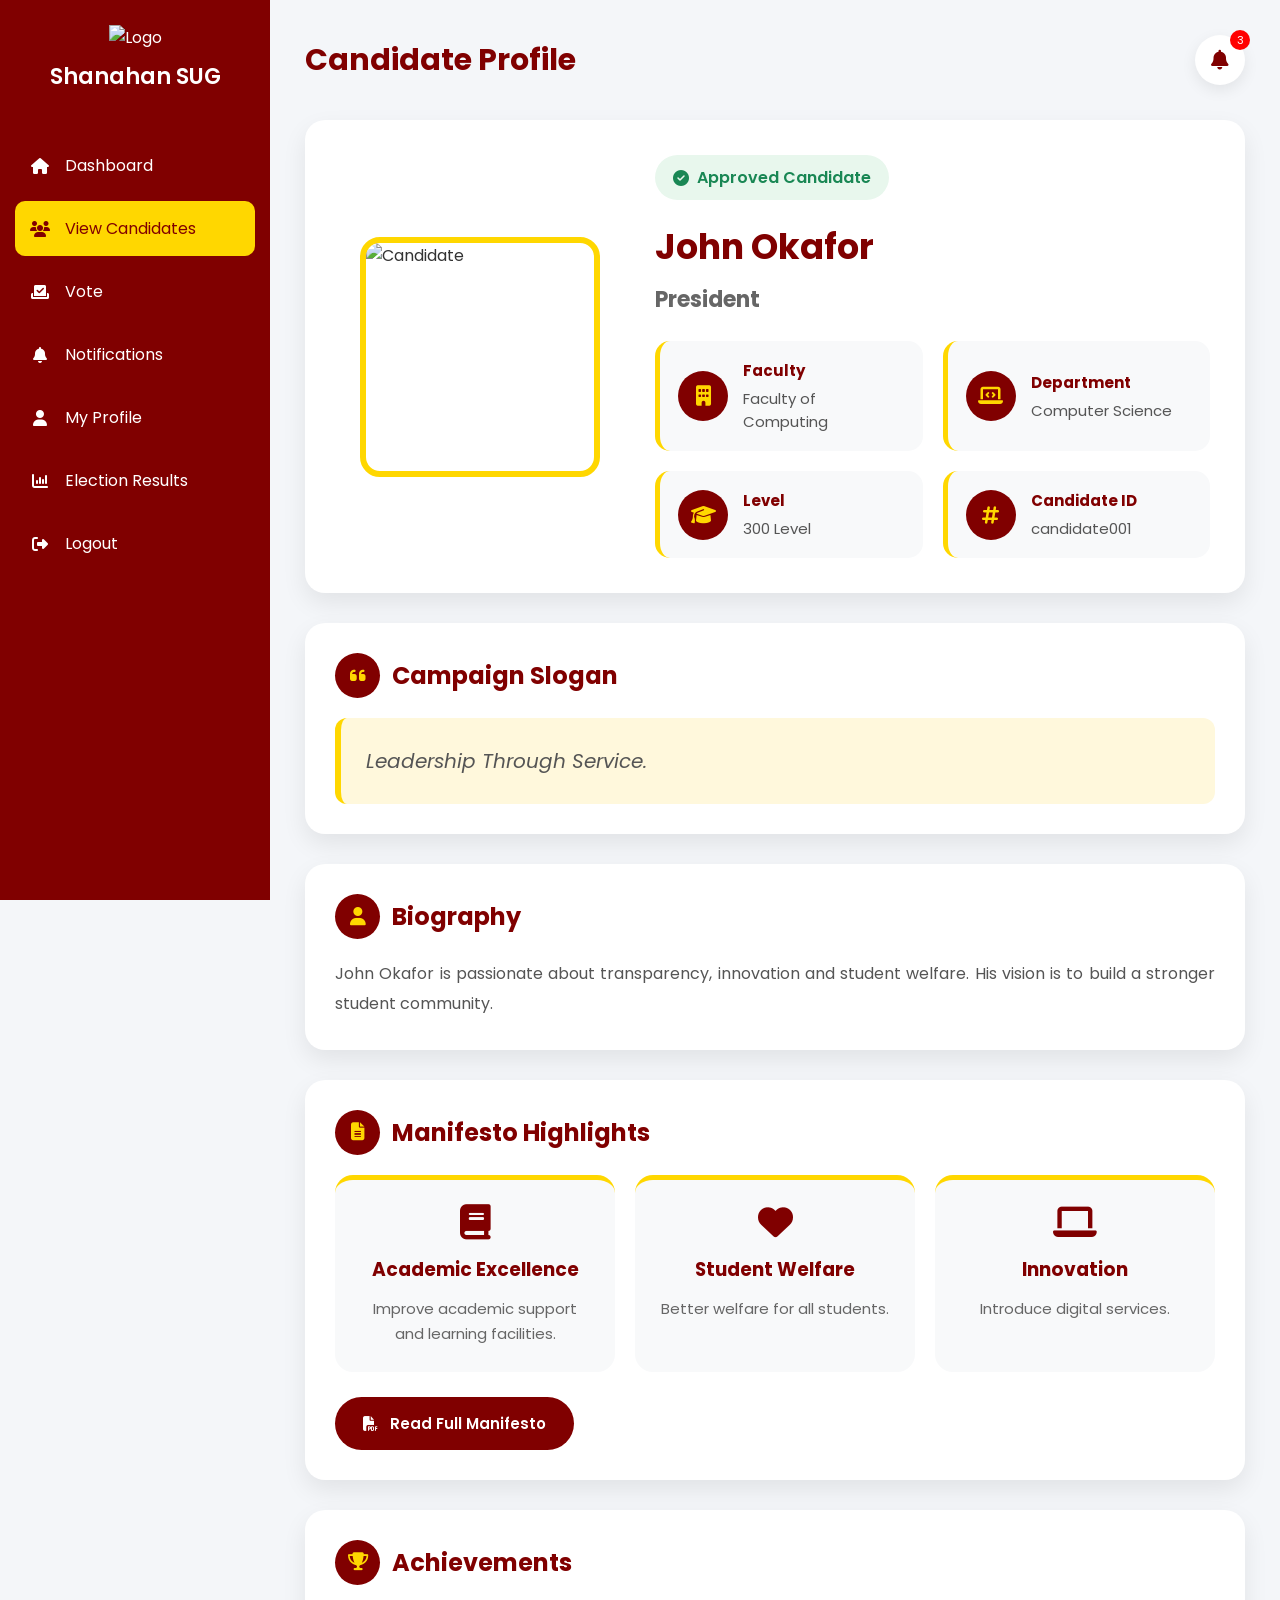
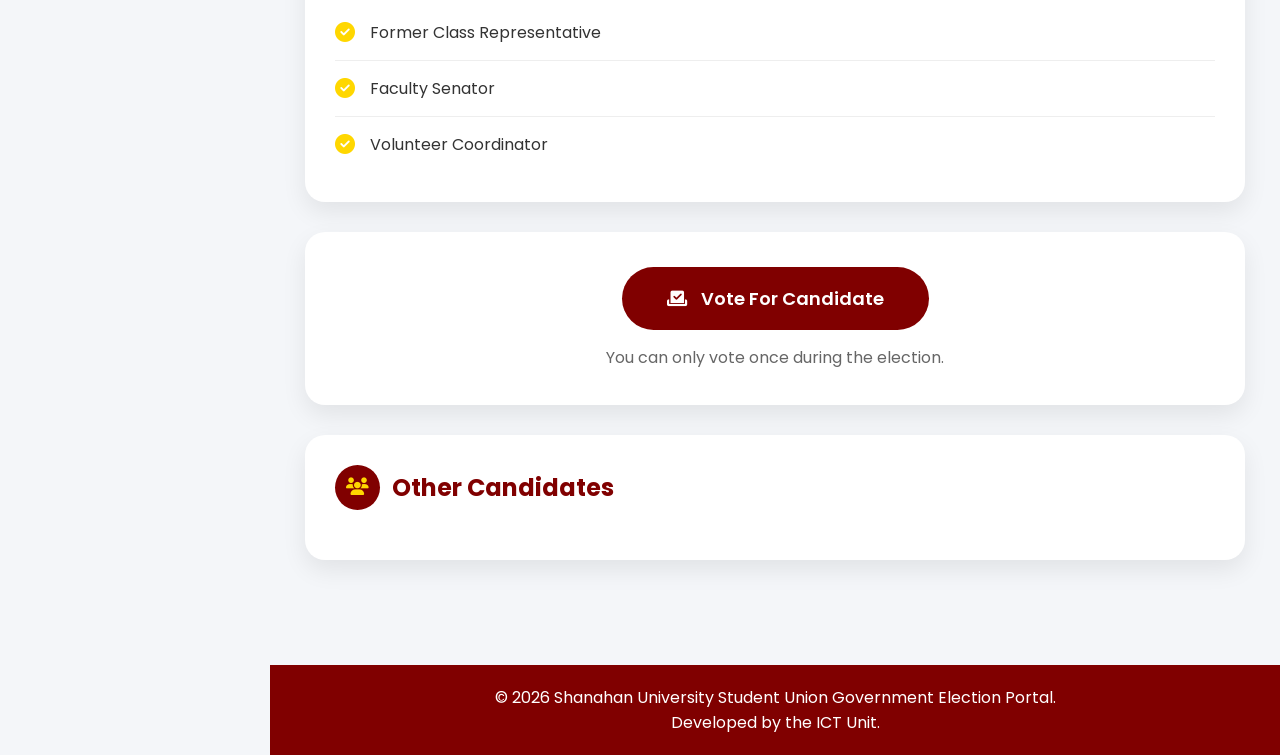
==== candidate-profile.html @ aaa3d1d7 "changes2" ====
<!DOCTYPE html>
<html lang="en">

<head>

    <meta charset="UTF-8">

    <meta name="viewport"
          content="width=device-width, initial-scale=1.0">

    <title>Candidate Profile | Shanahan University SUG Election Portal</title>

    <!-- CSS -->
    <link rel="stylesheet" href="candidate-profile.css">

    <!-- Font Awesome -->
    <link rel="stylesheet"
          href="https://cdnjs.cloudflare.com/ajax/libs/font-awesome/6.7.2/css/all.min.css">

    <!-- Google Font -->
    <link href="https://fonts.googleapis.com/css2?family=Poppins:wght@300;400;500;600;700&display=swap"
          rel="stylesheet">

</head>

<style>

/*====================================
        GLOBAL STYLES
====================================*/

*{
    margin:0;
    padding:0;
    box-sizing:border-box;
    font-family:'Poppins',sans-serif;
}

body{

    background:#f4f6f9;
    color:#333;

}

/*====================================
        SIDEBAR
====================================*/

.sidebar{

    position:fixed;

    top:0;
    left:0;

    width:270px;
    height:100vh;

    background:#800000;

    color:#fff;

    overflow-y:auto;

    transition:.3s;

    z-index:1000;

}

.sidebar-header{

    padding:25px;

    text-align:center;

    position:relative;

}

.logo{

    width:80px;

    margin-bottom:10px;

}

.sidebar-header h2{

    font-size:22px;

    font-weight:600;

}

.sidebar ul{

    list-style:none;

    margin-top:20px;

}

.sidebar ul li{

    margin:8px 15px;

}

.sidebar ul li a{

    text-decoration:none;

    color:#fff;

    display:flex;

    align-items:center;

    gap:15px;

    padding:15px;

    border-radius:10px;

    transition:.3s;

}

.sidebar ul li a:hover,
.sidebar ul li a.active{

    background:#FFD700;

    color:#800000;

}

.sidebar ul li a i{

    width:20px;

    text-align:center;

}

/*====================================
        MENU BUTTON
====================================*/

.menu-btn{

    position:fixed;

    top:20px;
    left:20px;

    width:45px;
    height:45px;

    border:none;

    background:#800000;

    color:#fff;

    border-radius:10px;

    cursor:pointer;

    font-size:20px;

    display:none;

    z-index:1100;

}

.close-menu{

    position:absolute;

    right:20px;
    top:20px;

    background:none;

    border:none;

    color:#fff;

    font-size:22px;

    cursor:pointer;

    display:none;

}

/*====================================
        MAIN CONTENT
====================================*/

.main-content{

    margin-left:270px;

    padding:35px;

}

/*====================================
        TOP BAR
====================================*/

.topbar{

    display:flex;

    justify-content:space-between;

    align-items:center;

    margin-bottom:35px;

}

.topbar h1{

    color:#800000;

    font-size:30px;

}

.notification{

    position:relative;

    width:50px;
    height:50px;

    border-radius:50%;

    background:#fff;

    display:flex;

    justify-content:center;

    align-items:center;

    text-decoration:none;

    color:#800000;

    font-size:20px;

    box-shadow:0 5px 15px rgba(0,0,0,.08);

}

.notification span{

    position:absolute;

    top:-5px;
    right:-5px;

    background:red;

    color:#fff;

    width:20px;
    height:20px;

    border-radius:50%;

    display:flex;

    justify-content:center;

    align-items:center;

    font-size:11px;

}

/*====================================
        HERO SECTION
====================================*/

.candidate-hero{

    background:#fff;

    border-radius:20px;

    padding:35px;

    display:grid;

    grid-template-columns:280px 1fr;

    gap:35px;

    box-shadow:0 10px 25px rgba(0,0,0,.08);

    margin-bottom:30px;

}

.candidate-image{

    display:flex;

    justify-content:center;

    align-items:center;

}

.candidate-image img{

    width:240px;
    height:240px;

    object-fit:cover;

    border-radius:20px;

    border:6px solid #FFD700;

}

.candidate-details{

    display:flex;

    flex-direction:column;

    justify-content:center;

}

.status{

    display:inline-flex;

    align-items:center;

    gap:8px;

    width:max-content;

    background:#e8f7ed;

    color:#198754;

    padding:10px 18px;

    border-radius:30px;

    margin-bottom:20px;

    font-weight:600;

}

.candidate-details h2{

    color:#800000;

    font-size:35px;

    margin-bottom:10px;

}

.candidate-details h3{

    color:#666;

    font-size:22px;

    margin-bottom:25px;

}

/*====================================
    CANDIDATE INFORMATION CARD
====================================*/

.candidate-info-card{

    display:grid;

    grid-template-columns:repeat(2,1fr);

    gap:20px;

}

.info-item{

    display:flex;

    align-items:center;

    gap:15px;

    background:#f8f9fa;

    padding:18px;

    border-radius:15px;

    transition:.3s;

    border-left:5px solid #FFD700;

}

.info-item:hover{

    background:#fff8dc;

    transform:translateY(-5px);

}

.info-item i{

    width:50px;
    height:50px;

    background:#800000;

    color:#FFD700;

    border-radius:50%;

    display:flex;

    justify-content:center;

    align-items:center;

    font-size:20px;

    flex-shrink:0;

}

.info-item h4{

    color:#800000;

    margin-bottom:5px;

    font-size:15px;

}

.info-item p{

    color:#555;

    font-size:15px;

}

/*====================================
        PROFILE CARDS
====================================*/

.profile-card{

    background:#fff;

    padding:30px;

    border-radius:20px;

    margin-bottom:30px;

    box-shadow:0 10px 25px rgba(0,0,0,.08);

}

/*====================================
        SECTION TITLE
====================================*/

.section-title{

    display:flex;

    align-items:center;

    gap:12px;

    margin-bottom:20px;

}

.section-title i{

    width:45px;
    height:45px;

    background:#800000;

    color:#FFD700;

    border-radius:50%;

    display:flex;

    justify-content:center;

    align-items:center;

    font-size:18px;

}

.section-title h2{

    color:#800000;

    font-size:24px;

}

/*====================================
        CAMPAIGN SLOGAN
====================================*/

blockquote{

    background:#fff8dc;

    border-left:6px solid #FFD700;

    padding:25px;

    border-radius:12px;

    font-size:20px;

    font-style:italic;

    color:#555;

    line-height:1.8;

}

/*====================================
        BIOGRAPHY
====================================*/

#candidateBiography{

    line-height:1.9;

    color:#555;

    font-size:16px;

    text-align:justify;

}

/*====================================
    MANIFESTO CONTAINER
====================================*/

.manifesto-grid{

    display:grid;

    grid-template-columns:repeat(auto-fit,minmax(230px,1fr));

    gap:20px;

    margin-bottom:25px;

}

.manifesto-card{

    background:#f8f9fa;

    padding:25px;

    border-radius:18px;

    text-align:center;

    transition:.3s;

    border-top:5px solid #FFD700;

}

.manifesto-card:hover{

    transform:translateY(-8px);

    box-shadow:0 12px 25px rgba(0,0,0,.12);

}

.manifesto-card i{

    font-size:35px;

    color:#800000;

    margin-bottom:15px;

}

.manifesto-card h3{

    color:#800000;

    margin-bottom:12px;

}

.manifesto-card p{

    color:#666;

    line-height:1.7;

    font-size:15px;

}

/*====================================
    READ MANIFESTO BUTTON
====================================*/

.manifesto-btn{

    background:#800000;

    color:#fff;

    border:none;

    padding:15px 28px;

    border-radius:40px;

    cursor:pointer;

    font-size:15px;

    font-weight:600;

    transition:.3s;

}

.manifesto-btn:hover{

    background:#FFD700;

    color:#800000;

}

.manifesto-btn i{

    margin-right:8px;

}

/*====================================
        ACHIEVEMENTS
====================================*/

.achievement-list{

    list-style:none;

}

.achievement-list li{

    display:flex;

    align-items:center;

    gap:15px;

    padding:15px 0;

    border-bottom:1px solid #eee;

    transition:.3s;

}

.achievement-list li:last-child{

    border-bottom:none;

}

.achievement-list li:hover{

    padding-left:12px;

}

.achievement-list i{

    color:#FFD700;

    font-size:20px;

}

/*====================================
        VOTE SECTION
====================================*/

.vote-section{

    background:#fff;

    padding:35px;

    border-radius:20px;

    text-align:center;

    margin-bottom:30px;

    box-shadow:0 10px 25px rgba(0,0,0,.08);

}

.vote-btn{

    background:#800000;

    color:#fff;

    border:none;

    padding:18px 45px;

    border-radius:50px;

    font-size:18px;

    font-weight:600;

    cursor:pointer;

    transition:.3s;

}

.vote-btn:hover{

    background:#FFD700;

    color:#800000;

    transform:translateY(-5px);

}

.vote-btn i{

    margin-right:10px;

}

.vote-section p{

    margin-top:15px;

    color:#666;

}

/*====================================
    OTHER CANDIDATES
====================================*/

.other-candidates{

    display:grid;

    grid-template-columns:repeat(auto-fit,minmax(180px,1fr));

    gap:20px;

}

.other-card{

    background:#f8f9fa;

    padding:20px;

    border-radius:18px;

    text-align:center;

    text-decoration:none;

    color:#333;

    transition:.3s;

    cursor:pointer;

}

.other-card:hover{

    transform:translateY(-8px);

    background:#fff8dc;

    box-shadow:0 10px 20px rgba(0,0,0,.10);

}

.other-card img{

    width:100px;

    height:100px;

    object-fit:cover;

    border-radius:50%;

    border:4px solid #FFD700;

    margin-bottom:15px;

}

.other-card h4{

    color:#800000;

    margin-bottom:5px;

}

.other-card p{

    color:#666;

    font-size:14px;

}

/*====================================
        FOOTER
====================================*/

footer{

    margin-left:270px;

    background:#800000;

    color:#fff;

    text-align:center;

    padding:20px;

    margin-top:40px;

}

/*====================================
    MOBILE RESPONSIVE
====================================*/

@media(max-width:992px){

    .sidebar{

        left:-270px;

    }

    .sidebar.active{

        left:0;

    }

    .menu-btn{

        display:block;

    }

    .close-menu{

        display:block;

    }

    .main-content{

        margin-left:0;

        padding:20px;

    }

    footer{

        margin-left:0;

    }

    .candidate-hero{

        grid-template-columns:1fr;

        text-align:center;

    }

    .candidate-image img{

        width:200px;

        height:200px;

    }

    .candidate-info-card{

        grid-template-columns:1fr;

    }

}

@media(max-width:768px){

    .topbar{

        flex-wrap:wrap;

        justify-content:center;

        gap:15px;

    }

    .topbar h1{

        font-size:24px;

        text-align:center;

    }

    .candidate-details h2{

        font-size:28px;

    }

    .candidate-details h3{

        font-size:20px;

    }

    blockquote{

        font-size:17px;

    }

    .manifesto-grid{

        grid-template-columns:1fr;

    }

    .other-candidates{

        grid-template-columns:1fr;

    }

    .vote-btn{

        width:100%;

    }

}

@media(max-width:480px){

    .candidate-image img{

        width:170px;

        height:170px;

    }

    .profile-card{

        padding:20px;

    }

    .vote-section{

        padding:25px;

    }

    .section-title h2{

        font-size:20px;

    }

    .candidate-details h2{

        font-size:24px;

    }

    .candidate-details h3{

        font-size:18px;

    }

}



</style>

<body>

<!--==========================
        MOBILE MENU
===========================-->

<button class="menu-btn">

    <i class="fas fa-bars"></i>

</button>

<!--==========================
        SIDEBAR
===========================-->

<aside class="sidebar">

    <div class="sidebar-header">

        <img src="images/logo.png"
             class="logo"
             alt="Logo">

        <h2>Shanahan SUG</h2>

        <button class="close-menu">

            <i class="fas fa-times"></i>

        </button>

    </div>

    <ul>

        <li>

            <a href="student-dashboard.html">

                <i class="fas fa-home"></i>

                Dashboard

            </a>

        </li>

        <li>

            <a href="view-candidates.html"
               class="active">

                <i class="fas fa-users"></i>

                View Candidates

            </a>

        </li>

        <li id="campaignMenu"
            style="display:none;">

            <a href="my-campaign.html">

                <i class="fas fa-bullhorn"></i>

                My Campaign

            </a>

        </li>

        <li>

            <a href="vote.html">

                <i class="fas fa-vote-yea"></i>

                Vote

            </a>

        </li>

        <li>

            <a href="notifications.html">

                <i class="fas fa-bell"></i>

                Notifications

            </a>

        </li>

        <li>

            <a href="student-profile.html">

                <i class="fas fa-user"></i>

                My Profile

            </a>

        </li>

        <li>

            <a href="results.html">

                <i class="fas fa-chart-column"></i>

                Election Results

            </a>

        </li>

        <li>

            <a href="login.html">

                <i class="fas fa-right-from-bracket"></i>

                Logout

            </a>

        </li>

    </ul>

</aside>

<!--==========================
        MAIN CONTENT
===========================-->

<main class="main-content">

    <!--==========================
            TOPBAR
    ===========================-->

    <header class="topbar">

        <h1>

            Candidate Profile

        </h1>

        <a href="notifications.html"
           class="notification">

            <i class="fas fa-bell"></i>

            <span id="notificationCount">

                3

            </span>

        </a>

    </header>

    <!--==========================
        HERO SECTION
    ===========================-->

    <section class="candidate-hero">

        <div class="candidate-image">

            <img id="candidateImage"

                 src="images/default-profile.png"

                 alt="Candidate">

        </div>

        <div class="candidate-details">

            <span class="status">

                <i class="fas fa-circle-check"></i>

                Approved Candidate

            </span>

            <h2 id="candidateName">

                Loading...

            </h2>

            <h3 id="candidatePosition">

                Loading Position...

            </h3>
               <!--==========================
                CANDIDATE INFORMATION
            ===========================-->

            <div class="candidate-info-card">

                <div class="info-item">

                    <i class="fas fa-building"></i>

                    <div>

                        <h4>Faculty</h4>

                        <p id="candidateFaculty">

                            Loading...

                        </p>

                    </div>

                </div>

                <div class="info-item">

                    <i class="fas fa-laptop-code"></i>

                    <div>

                        <h4>Department</h4>

                        <p id="candidateDepartment">

                            Loading...

                        </p>

                    </div>

                </div>

                <div class="info-item">

                    <i class="fas fa-graduation-cap"></i>

                    <div>

                        <h4>Level</h4>

                        <p id="candidateLevel">

                            Loading...

                        </p>

                    </div>

                </div>

                <div class="info-item">

                    <i class="fas fa-hashtag"></i>

                    <div>

                        <h4>Candidate ID</h4>

                        <p id="candidateID">

                            Loading...

                        </p>

                    </div>

                </div>

            </div>

        </div>

    </section>

    <!--==========================
        CAMPAIGN SLOGAN
    ===========================-->

    <section class="profile-card">

        <div class="section-title">

            <i class="fas fa-quote-left"></i>

            <h2>Campaign Slogan</h2>

        </div>

        <blockquote id="candidateSlogan">

            Loading slogan...

        </blockquote>

    </section>

    <!--==========================
            BIOGRAPHY
    ===========================-->

    <section class="profile-card">

        <div class="section-title">

            <i class="fas fa-user"></i>

            <h2>Biography</h2>

        </div>

        <p id="candidateBiography">

            Loading biography...

        </p>

    </section>
    
       <!--==========================
        MANIFESTO HIGHLIGHTS
    ===========================-->

    <section class="profile-card">

        <div class="section-title">

            <i class="fas fa-file-lines"></i>

            <h2>Manifesto Highlights</h2>

        </div>

        <div id="manifestoContainer"
             class="manifesto-grid">

            <!-- JavaScript will insert manifesto cards here -->

        </div>

        <button id="manifestoBtn"
                class="manifesto-btn">

            <i class="fas fa-file-pdf"></i>

            Read Full Manifesto

        </button>

    </section>

    <!--==========================
            ACHIEVEMENTS
    ===========================-->

    <section class="profile-card">

        <div class="section-title">

            <i class="fas fa-trophy"></i>

            <h2>Achievements</h2>

        </div>

        <ul id="achievementList"
            class="achievement-list">

            <!-- JavaScript inserts achievements -->

        </ul>

    </section>

    <!--==========================
            VOTE SECTION
    ===========================-->

    <section class="vote-section">

        <button id="voteBtn"
                class="vote-btn">

            <i class="fas fa-vote-yea"></i>

            Vote For Candidate

        </button>

        <p>

            You can only vote once during the election.

        </p>

    </section>

    <!--==========================
        OTHER CANDIDATES
    ===========================-->

    <section class="profile-card">

        <div class="section-title">

            <i class="fas fa-users"></i>

            <h2>Other Candidates</h2>

        </div>

        <div id="otherCandidates"
             class="other-candidates">

            <!-- JavaScript inserts other candidates -->

        </div>

    </section>

</main>

<!--==========================
        FOOTER
===========================-->

<footer>

    <p>

        © 2026 Shanahan University Student Union Government Election Portal.

    </p>

    <p>

        Developed by the ICT Unit.

    </p>

</footer>

<!-- JavaScript -->

<script>

/*========================================
        MOBILE MENU
========================================*/

const menuBtn = document.querySelector(".menu-btn");
const closeBtn = document.querySelector(".close-menu");
const sidebar = document.querySelector(".sidebar");

menuBtn.onclick = () => {

    sidebar.classList.add("active");

}

closeBtn.onclick = () => {

    sidebar.classList.remove("active");

}


/*========================================
      CANDIDATES DATABASE
========================================*/

const candidates = {

    candidate001:{

        id:"candidate001",

        name:"John Okafor",

        position:"President",

        faculty:"Faculty of Computing",

        department:"Computer Science",

        level:"300 Level",

        slogan:"Leadership Through Service.",

        biography:"John Okafor is passionate about transparency, innovation and student welfare. His vision is to build a stronger student community.",

        image:"images/candidate1.jpg",

        manifesto:[
            {
                title:"Academic Excellence",
                icon:"fa-book",
                text:"Improve academic support and learning facilities."
            },

            {
                title:"Student Welfare",
                icon:"fa-heart",
                text:"Better welfare for all students."
            },

            {
                title:"Innovation",
                icon:"fa-laptop",
                text:"Introduce digital services."
            }

        ],

        achievements:[

            "Former Class Representative",

            "Faculty Senator",

            "Volunteer Coordinator"

        ]

    },

    candidate002:{

        id:"candidate002",

        name:"Grace Eze",

        position:"President",

        faculty:"Faculty of Management Sciences",

        department:"Accounting",

        level:"300 Level",

        slogan:"Together We Can Do More.",

        biography:"Grace believes every student deserves proper representation and accountability in leadership.",

        image:"images/candidate2.jpg",

        manifesto:[

            {

                title:"Security",

                icon:"fa-shield",

                text:"Improve campus security."

            },

            {

                title:"Sports",

                icon:"fa-futbol",

                text:"Develop sporting activities."

            }

        ],

        achievements:[

            "Sports Director",

            "Faculty Representative"

        ]

    }

};


/*========================================
    GET SELECTED CANDIDATE
========================================*/

let selectedCandidate =

localStorage.getItem("selectedCandidate")

|| "candidate001";


let candidate =

candidates[selectedCandidate];

/*========================================
        LOAD CANDIDATE DETAILS
========================================*/

document.getElementById("candidateImage").src =
candidate.image;

document.getElementById("candidateName").textContent =
candidate.name;

document.getElementById("candidatePosition").textContent =
candidate.position;

document.getElementById("candidateFaculty").textContent =
candidate.faculty;

document.getElementById("candidateDepartment").textContent =
candidate.department;

document.getElementById("candidateLevel").textContent =
candidate.level;

document.getElementById("candidateID").textContent =
candidate.id;

document.getElementById("candidateSlogan").textContent =
candidate.slogan;

document.getElementById("candidateBiography").textContent =
candidate.biography;


/*========================================
        MANIFESTO
========================================*/

const manifestoContainer =
document.getElementById("manifestoContainer");

manifestoContainer.innerHTML = "";

candidate.manifesto.forEach(item=>{

    manifestoContainer.innerHTML += `

    <div class="manifesto-card">

        <i class="fas ${item.icon}"></i>

        <h3>${item.title}</h3>

        <p>${item.text}</p>

    </div>

    `;

});


/*========================================
        ACHIEVEMENTS
========================================*/

const achievementList =
document.getElementById("achievementList");

achievementList.innerHTML = "";

candidate.achievements.forEach(item=>{

    achievementList.innerHTML += `

    <li>

        <i class="fas fa-circle-check"></i>

        ${item}

    </li>

    `;

});
</script>

</body>

</html>
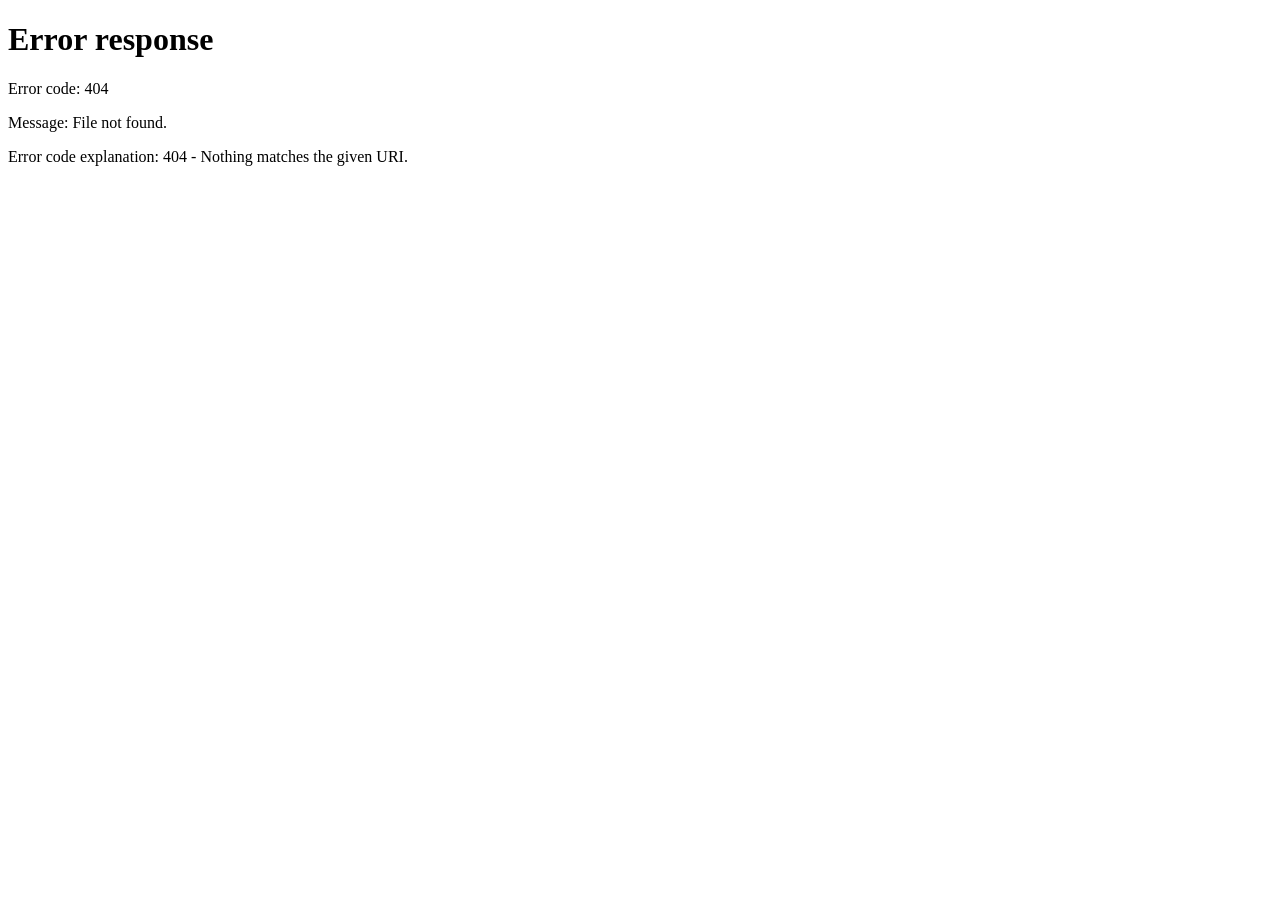
==== commit 99aa0d9f: "changes3" ====
--- a/candidate-profile.html
+++ b/candidate-profile.html
@@ -1,4 +1,5 @@
 <!DOCTYPE html>
+
 <html lang="en">
 
 <head>
@@ -10,51 +11,67 @@
 
     <title>Candidate Profile | Shanahan University SUG Election Portal</title>
 
-    <!-- CSS -->
-    <link rel="stylesheet" href="candidate-profile.css">
+    <!-- Google Font -->
+
+    <link href="https://fonts.googleapis.com/css2?family=Poppins:wght@300;400;500;600;700&display=swap"
+          rel="stylesheet">
 
     <!-- Font Awesome -->
+
     <link rel="stylesheet"
           href="https://cdnjs.cloudflare.com/ajax/libs/font-awesome/6.7.2/css/all.min.css">
 
-    <!-- Google Font -->
-    <link href="https://fonts.googleapis.com/css2?family=Poppins:wght@300;400;500;600;700&display=swap"
-          rel="stylesheet">
+    <!-- CSS -->
+
+    <link rel="stylesheet"
+          href="candidate-profile.css">
 
 </head>
-
 <style>
-
-/*====================================
+/*=====================================
         GLOBAL STYLES
-====================================*/
+======================================*/
 
 *{
+
     margin:0;
+
     padding:0;
+
     box-sizing:border-box;
+
     font-family:'Poppins',sans-serif;
+
 }
 
 body{
 
-    background:#f4f6f9;
+    background:#f5f6fa;
+
     color:#333;
 
-}
-
-/*====================================
+    overflow-x:hidden;
+
+    opacity:0;
+
+    transition:.4s;
+
+}
+
+/*=====================================
         SIDEBAR
-====================================*/
+======================================*/
 
 .sidebar{
 
     position:fixed;
 
     top:0;
+
     left:0;
 
     width:270px;
+
     height:100vh;
 
     background:#800000;
@@ -63,74 +80,615 @@
 
     overflow-y:auto;
 
+    z-index:1000;
+
+}
+
+.sidebar-header{
+
+    text-align:center;
+
+    padding:25px;
+
+    position:relative;
+
+}
+
+.logo{
+
+    width:80px;
+
+    margin-bottom:12px;
+
+}
+
+.sidebar-header h2{
+
+    font-size:22px;
+
+    font-weight:600;
+
+}
+
+.sidebar ul{
+
+    list-style:none;
+
+    margin-top:20px;
+
+}
+
+.sidebar ul li{
+
+    margin:10px 15px;
+
+}
+
+.sidebar ul li a{
+
+    display:flex;
+
+    align-items:center;
+
+    gap:14px;
+
+    text-decoration:none;
+
+    color:#fff;
+
+    padding:14px;
+
+    border-radius:10px;
+
     transition:.3s;
 
-    z-index:1000;
-
-}
-
-.sidebar-header{
+}
+
+.sidebar ul li a:hover,
+
+.sidebar ul li a.active{
+
+    background:#FFD700;
+
+    color:#800000;
+
+}
+
+.sidebar ul li a i{
+
+    width:20px;
+
+    text-align:center;
+
+}
+
+/*=====================================
+        MOBILE MENU
+======================================*/
+
+.menu-btn{
+
+    display:none;
+
+    position:fixed;
+
+    top:20px;
+
+    left:20px;
+
+    width:45px;
+
+    height:45px;
+
+    border:none;
+
+    border-radius:10px;
+
+    background:#800000;
+
+    color:#fff;
+
+    cursor:pointer;
+
+    z-index:1200;
+
+    font-size:20px;
+
+}
+
+.close-menu{
+
+    display:none;
+
+    position:absolute;
+
+    top:20px;
+
+    right:20px;
+
+    background:none;
+
+    border:none;
+
+    color:#fff;
+
+    cursor:pointer;
+
+    font-size:22px;
+
+}
+
+/*=====================================
+        MAIN CONTENT
+======================================*/
+
+.main-content{
+
+    margin-left:270px;
+
+    padding:35px;
+
+}
+
+/*=====================================
+            TOP BAR
+======================================*/
+
+.topbar{
+
+    display:flex;
+
+    justify-content:space-between;
+
+    align-items:center;
+
+    margin-bottom:35px;
+
+}
+
+.topbar h1{
+
+    color:#800000;
+
+    font-size:30px;
+
+}
+
+.back-btn{
+
+    text-decoration:none;
+
+    background:#800000;
+
+    color:#fff;
+
+    padding:12px 22px;
+
+    border-radius:10px;
+
+    display:flex;
+
+    align-items:center;
+
+    gap:10px;
+
+    transition:.3s;
+
+}
+
+.back-btn:hover{
+
+    background:#FFD700;
+
+    color:#800000;
+
+}
+
+/*=====================================
+        PROFILE HEADER
+======================================*/
+
+.profile-header{
+
+    display:flex;
+
+    gap:35px;
+
+    align-items:center;
+
+    background:#fff;
+
+    padding:30px;
+
+    border-radius:18px;
+
+    box-shadow:0 8px 20px rgba(0,0,0,.08);
+
+    margin-bottom:30px;
+
+}
+
+.profile-header img{
+
+    width:230px;
+
+    height:230px;
+
+    object-fit:cover;
+
+    border-radius:18px;
+
+    border:5px solid #FFD700;
+
+}
+
+.profile-info{
+
+    flex:1;
+
+}
+
+.profile-info h2{
+
+    font-size:34px;
+
+    color:#800000;
+
+    margin-bottom:10px;
+
+}
+
+.profile-info h3{
+
+    color:#666;
+
+    font-size:22px;
+
+    margin-bottom:20px;
+
+    font-weight:500;
+
+}
+
+.profile-details{
+
+    display:grid;
+
+    grid-template-columns:repeat(auto-fit,minmax(220px,1fr));
+
+    gap:15px;
+
+    margin-bottom:20px;
+
+}
+
+.profile-details p{
+
+    display:flex;
+
+    align-items:center;
+
+    gap:12px;
+
+    font-size:15px;
+
+    color:#555;
+
+}
+
+.profile-details i{
+
+    color:#800000;
+
+    width:18px;
+
+}
+
+#candidateSlogan{
+
+    margin-top:20px;
+
+    padding:18px;
+
+    background:#FFF8DC;
+
+    border-left:5px solid #FFD700;
+
+    border-radius:10px;
+
+    font-style:italic;
+
+    color:#666;
+
+    line-height:1.7;
+
+}
+
+/*=====================================
+        PROFILE SECTIONS
+======================================*/
+
+.profile-section{
+
+    background:#fff;
+
+    border-radius:18px;
 
     padding:25px;
 
+    margin-bottom:25px;
+
+    box-shadow:0 8px 20px rgba(0,0,0,.08);
+
+}
+
+.section-title{
+
+    display:flex;
+
+    align-items:center;
+
+    gap:12px;
+
+    color:#800000;
+
+    margin-bottom:20px;
+
+}
+
+.section-title i{
+
+    font-size:22px;
+
+}
+
+.section-title h2{
+
+    font-size:24px;
+
+}
+
+.section-content{
+
+    color:#555;
+
+    line-height:1.9;
+
+}
+
+.section-content ul{
+
+    padding-left:20px;
+
+}
+
+.section-content li{
+
+    margin-bottom:12px;
+
+}
+
+/*=====================================
+      MANIFESTO BUTTON
+======================================*/
+
+.manifesto-btn{
+
+    display:inline-flex;
+
+    align-items:center;
+
+    gap:10px;
+
+    margin-top:20px;
+
+    padding:14px 24px;
+
+    background:#800000;
+
+    color:#fff;
+
+    text-decoration:none;
+
+    border-radius:10px;
+
+    transition:.3s;
+
+}
+
+.manifesto-btn:hover{
+
+    background:#FFD700;
+
+    color:#800000;
+
+}
+
+/*=====================================
+        SOCIAL LINKS
+======================================*/
+
+.social-links{
+
+    display:flex;
+
+    gap:18px;
+
+    flex-wrap:wrap;
+
+}
+
+.social-links a{
+
+    width:55px;
+
+    height:55px;
+
+    display:flex;
+
+    justify-content:center;
+
+    align-items:center;
+
+    border-radius:50%;
+
+    text-decoration:none;
+
+    background:#800000;
+
+    color:#fff;
+
+    font-size:22px;
+
+    transition:.3s;
+
+}
+
+.social-links a:hover{
+
+    background:#FFD700;
+
+    color:#800000;
+
+}
+
+/*=====================================
+        ACTION BUTTONS
+======================================*/
+
+.action-buttons{
+
+    display:flex;
+
+    justify-content:center;
+
+    margin:35px 0;
+
+}
+
+.vote-btn{
+
+    border:none;
+
+    background:#800000;
+
+    color:#fff;
+
+    padding:16px 45px;
+
+    border-radius:12px;
+
+    font-size:18px;
+
+    font-weight:600;
+
+    cursor:pointer;
+
+    transition:.3s;
+
+}
+
+.vote-btn:hover{
+
+    background:#FFD700;
+
+    color:#800000;
+
+}
+
+/*=====================================
+        OTHER CANDIDATES
+======================================*/
+
+.other-candidates{
+
+    display:grid;
+
+    grid-template-columns:repeat(auto-fit,minmax(250px,1fr));
+
+    gap:25px;
+
+}
+
+.other-card{
+
+    background:#fff;
+
+    border-radius:15px;
+
+    overflow:hidden;
+
+    box-shadow:0 8px 20px rgba(0,0,0,.08);
+
+    transition:.3s;
+
+}
+
+.other-card:hover{
+
+    transform:translateY(-8px);
+
+}
+
+.other-card img{
+
+    width:100%;
+
+    height:220px;
+
+    object-fit:cover;
+
+}
+
+.other-card-content{
+
+    padding:18px;
+
     text-align:center;
 
-    position:relative;
-
-}
-
-.logo{
-
-    width:80px;
-
-    margin-bottom:10px;
-
-}
-
-.sidebar-header h2{
-
-    font-size:22px;
-
-    font-weight:600;
-
-}
-
-.sidebar ul{
-
-    list-style:none;
-
-    margin-top:20px;
-
-}
-
-.sidebar ul li{
-
-    margin:8px 15px;
-
-}
-
-.sidebar ul li a{
-
-    text-decoration:none;
+}
+
+.other-card-content h3{
+
+    color:#800000;
+
+    margin-bottom:8px;
+
+    font-size:20px;
+
+}
+
+.other-card-content p{
+
+    color:#666;
+
+    margin-bottom:18px;
+
+}
+
+.other-card-content button{
+
+    width:100%;
+
+    padding:12px;
+
+    border:none;
+
+    border-radius:10px;
+
+    background:#800000;
 
     color:#fff;
 
-    display:flex;
-
-    align-items:center;
-
-    gap:15px;
-
-    padding:15px;
-
-    border-radius:10px;
+    cursor:pointer;
+
+    font-size:15px;
 
     transition:.3s;
 
 }
 
-.sidebar ul li a:hover,
-.sidebar ul li a.active{
+.other-card-content button:hover{
 
     background:#FFD700;
 
@@ -138,762 +696,37 @@
 
 }
 
-.sidebar ul li a i{
-
-    width:20px;
+/*=====================================
+            FOOTER
+======================================*/
+
+footer{
+
+    margin-left:270px;
+
+    background:#800000;
+
+    color:#fff;
 
     text-align:center;
 
-}
-
-/*====================================
-        MENU BUTTON
-====================================*/
-
-.menu-btn{
-
-    position:fixed;
-
-    top:20px;
-    left:20px;
-
-    width:45px;
-    height:45px;
-
-    border:none;
-
-    background:#800000;
-
-    color:#fff;
-
-    border-radius:10px;
-
-    cursor:pointer;
-
-    font-size:20px;
-
-    display:none;
-
-    z-index:1100;
-
-}
-
-.close-menu{
-
-    position:absolute;
-
-    right:20px;
-    top:20px;
-
-    background:none;
-
-    border:none;
-
-    color:#fff;
-
-    font-size:22px;
-
-    cursor:pointer;
-
-    display:none;
-
-}
-
-/*====================================
-        MAIN CONTENT
-====================================*/
-
-.main-content{
-
-    margin-left:270px;
-
-    padding:35px;
-
-}
-
-/*====================================
-        TOP BAR
-====================================*/
-
-.topbar{
-
-    display:flex;
-
-    justify-content:space-between;
-
-    align-items:center;
-
-    margin-bottom:35px;
-
-}
-
-.topbar h1{
-
-    color:#800000;
-
-    font-size:30px;
-
-}
-
-.notification{
-
-    position:relative;
-
-    width:50px;
-    height:50px;
-
-    border-radius:50%;
-
-    background:#fff;
-
-    display:flex;
-
-    justify-content:center;
-
-    align-items:center;
-
-    text-decoration:none;
-
-    color:#800000;
-
-    font-size:20px;
-
-    box-shadow:0 5px 15px rgba(0,0,0,.08);
-
-}
-
-.notification span{
-
-    position:absolute;
-
-    top:-5px;
-    right:-5px;
-
-    background:red;
-
-    color:#fff;
-
-    width:20px;
-    height:20px;
-
-    border-radius:50%;
-
-    display:flex;
-
-    justify-content:center;
-
-    align-items:center;
-
-    font-size:11px;
-
-}
-
-/*====================================
-        HERO SECTION
-====================================*/
-
-.candidate-hero{
-
-    background:#fff;
-
-    border-radius:20px;
-
-    padding:35px;
-
-    display:grid;
-
-    grid-template-columns:280px 1fr;
-
-    gap:35px;
-
-    box-shadow:0 10px 25px rgba(0,0,0,.08);
-
-    margin-bottom:30px;
-
-}
-
-.candidate-image{
-
-    display:flex;
-
-    justify-content:center;
-
-    align-items:center;
-
-}
-
-.candidate-image img{
-
-    width:240px;
-    height:240px;
-
-    object-fit:cover;
-
-    border-radius:20px;
-
-    border:6px solid #FFD700;
-
-}
-
-.candidate-details{
-
-    display:flex;
-
-    flex-direction:column;
-
-    justify-content:center;
-
-}
-
-.status{
-
-    display:inline-flex;
-
-    align-items:center;
-
-    gap:8px;
-
-    width:max-content;
-
-    background:#e8f7ed;
-
-    color:#198754;
-
-    padding:10px 18px;
-
-    border-radius:30px;
-
-    margin-bottom:20px;
-
-    font-weight:600;
-
-}
-
-.candidate-details h2{
-
-    color:#800000;
-
-    font-size:35px;
-
-    margin-bottom:10px;
-
-}
-
-.candidate-details h3{
-
-    color:#666;
-
-    font-size:22px;
-
-    margin-bottom:25px;
-
-}
-
-/*====================================
-    CANDIDATE INFORMATION CARD
-====================================*/
-
-.candidate-info-card{
-
-    display:grid;
-
-    grid-template-columns:repeat(2,1fr);
-
-    gap:20px;
-
-}
-
-.info-item{
-
-    display:flex;
-
-    align-items:center;
-
-    gap:15px;
-
-    background:#f8f9fa;
-
-    padding:18px;
-
-    border-radius:15px;
-
-    transition:.3s;
-
-    border-left:5px solid #FFD700;
-
-}
-
-.info-item:hover{
-
-    background:#fff8dc;
-
-    transform:translateY(-5px);
-
-}
-
-.info-item i{
-
-    width:50px;
-    height:50px;
-
-    background:#800000;
-
-    color:#FFD700;
-
-    border-radius:50%;
-
-    display:flex;
-
-    justify-content:center;
-
-    align-items:center;
-
-    font-size:20px;
-
-    flex-shrink:0;
-
-}
-
-.info-item h4{
-
-    color:#800000;
-
-    margin-bottom:5px;
-
-    font-size:15px;
-
-}
-
-.info-item p{
-
-    color:#555;
-
-    font-size:15px;
-
-}
-
-/*====================================
-        PROFILE CARDS
-====================================*/
-
-.profile-card{
-
-    background:#fff;
-
-    padding:30px;
-
-    border-radius:20px;
-
-    margin-bottom:30px;
-
-    box-shadow:0 10px 25px rgba(0,0,0,.08);
-
-}
-
-/*====================================
-        SECTION TITLE
-====================================*/
-
-.section-title{
-
-    display:flex;
-
-    align-items:center;
-
-    gap:12px;
-
-    margin-bottom:20px;
-
-}
-
-.section-title i{
-
-    width:45px;
-    height:45px;
-
-    background:#800000;
-
-    color:#FFD700;
-
-    border-radius:50%;
-
-    display:flex;
-
-    justify-content:center;
-
-    align-items:center;
-
-    font-size:18px;
-
-}
-
-.section-title h2{
-
-    color:#800000;
-
-    font-size:24px;
-
-}
-
-/*====================================
-        CAMPAIGN SLOGAN
-====================================*/
-
-blockquote{
-
-    background:#fff8dc;
-
-    border-left:6px solid #FFD700;
-
-    padding:25px;
-
-    border-radius:12px;
-
-    font-size:20px;
-
-    font-style:italic;
-
-    color:#555;
-
-    line-height:1.8;
-
-}
-
-/*====================================
-        BIOGRAPHY
-====================================*/
-
-#candidateBiography{
-
-    line-height:1.9;
-
-    color:#555;
-
-    font-size:16px;
-
-    text-align:justify;
-
-}
-
-/*====================================
-    MANIFESTO CONTAINER
-====================================*/
-
-.manifesto-grid{
-
-    display:grid;
-
-    grid-template-columns:repeat(auto-fit,minmax(230px,1fr));
-
-    gap:20px;
-
-    margin-bottom:25px;
-
-}
-
-.manifesto-card{
-
-    background:#f8f9fa;
-
-    padding:25px;
-
-    border-radius:18px;
-
-    text-align:center;
-
-    transition:.3s;
-
-    border-top:5px solid #FFD700;
-
-}
-
-.manifesto-card:hover{
-
-    transform:translateY(-8px);
-
-    box-shadow:0 12px 25px rgba(0,0,0,.12);
-
-}
-
-.manifesto-card i{
-
-    font-size:35px;
-
-    color:#800000;
-
-    margin-bottom:15px;
-
-}
-
-.manifesto-card h3{
-
-    color:#800000;
-
-    margin-bottom:12px;
-
-}
-
-.manifesto-card p{
-
-    color:#666;
-
-    line-height:1.7;
-
-    font-size:15px;
-
-}
-
-/*====================================
-    READ MANIFESTO BUTTON
-====================================*/
-
-.manifesto-btn{
-
-    background:#800000;
-
-    color:#fff;
-
-    border:none;
-
-    padding:15px 28px;
-
-    border-radius:40px;
-
-    cursor:pointer;
-
-    font-size:15px;
-
-    font-weight:600;
-
-    transition:.3s;
-
-}
-
-.manifesto-btn:hover{
-
-    background:#FFD700;
-
-    color:#800000;
-
-}
-
-.manifesto-btn i{
-
-    margin-right:8px;
-
-}
-
-/*====================================
-        ACHIEVEMENTS
-====================================*/
-
-.achievement-list{
-
-    list-style:none;
-
-}
-
-.achievement-list li{
-
-    display:flex;
-
-    align-items:center;
-
-    gap:15px;
-
-    padding:15px 0;
-
-    border-bottom:1px solid #eee;
-
-    transition:.3s;
-
-}
-
-.achievement-list li:last-child{
-
-    border-bottom:none;
-
-}
-
-.achievement-list li:hover{
-
-    padding-left:12px;
-
-}
-
-.achievement-list i{
-
-    color:#FFD700;
-
-    font-size:20px;
-
-}
-
-/*====================================
-        VOTE SECTION
-====================================*/
-
-.vote-section{
-
-    background:#fff;
-
-    padding:35px;
-
-    border-radius:20px;
-
-    text-align:center;
-
-    margin-bottom:30px;
-
-    box-shadow:0 10px 25px rgba(0,0,0,.08);
-
-}
-
-.vote-btn{
-
-    background:#800000;
-
-    color:#fff;
-
-    border:none;
-
-    padding:18px 45px;
-
-    border-radius:50px;
-
-    font-size:18px;
-
-    font-weight:600;
-
-    cursor:pointer;
-
-    transition:.3s;
-
-}
-
-.vote-btn:hover{
-
-    background:#FFD700;
-
-    color:#800000;
-
-    transform:translateY(-5px);
-
-}
-
-.vote-btn i{
-
-    margin-right:10px;
-
-}
-
-.vote-section p{
-
-    margin-top:15px;
-
-    color:#666;
-
-}
-
-/*====================================
-    OTHER CANDIDATES
-====================================*/
-
-.other-candidates{
-
-    display:grid;
-
-    grid-template-columns:repeat(auto-fit,minmax(180px,1fr));
-
-    gap:20px;
-
-}
-
-.other-card{
-
-    background:#f8f9fa;
-
     padding:20px;
 
-    border-radius:18px;
-
-    text-align:center;
-
-    text-decoration:none;
-
-    color:#333;
-
-    transition:.3s;
-
-    cursor:pointer;
-
-}
-
-.other-card:hover{
-
-    transform:translateY(-8px);
-
-    background:#fff8dc;
-
-    box-shadow:0 10px 20px rgba(0,0,0,.10);
-
-}
-
-.other-card img{
-
-    width:100px;
-
-    height:100px;
-
-    object-fit:cover;
-
-    border-radius:50%;
-
-    border:4px solid #FFD700;
-
-    margin-bottom:15px;
-
-}
-
-.other-card h4{
-
-    color:#800000;
-
-    margin-bottom:5px;
-
-}
-
-.other-card p{
-
-    color:#666;
+    margin-top:40px;
+
+}
+
+footer p{
+
+    margin:6px 0;
 
     font-size:14px;
 
 }
 
-/*====================================
-        FOOTER
-====================================*/
-
-footer{
-
-    margin-left:270px;
-
-    background:#800000;
-
-    color:#fff;
-
-    text-align:center;
-
-    padding:20px;
-
-    margin-top:40px;
-
-}
-
-/*====================================
-    MOBILE RESPONSIVE
-====================================*/
+/*=====================================
+        TABLETS
+======================================*/
 
 @media(max-width:992px){
 
@@ -901,6 +734,8 @@
 
         left:-270px;
 
+        transition:.35s;
+
     }
 
     .sidebar.active{
@@ -935,23 +770,65 @@
 
     }
 
-    .candidate-hero{
+    .topbar{
+
+        margin-top:60px;
+
+    }
+
+    .profile-header{
+
+        flex-direction:column;
+
+        text-align:center;
+
+    }
+
+    .profile-details{
 
         grid-template-columns:1fr;
 
-        text-align:center;
-
-    }
-
-    .candidate-image img{
-
-        width:200px;
-
-        height:200px;
-
-    }
-
-    .candidate-info-card{
+    }
+
+}
+
+/*=====================================
+        MOBILE
+======================================*/
+
+@media(max-width:768px){
+
+    .topbar{
+
+        flex-direction:column;
+
+        gap:20px;
+
+        align-items:flex-start;
+
+    }
+
+    .profile-header img{
+
+        width:180px;
+
+        height:180px;
+
+    }
+
+    .profile-info h2{
+
+        font-size:28px;
+
+    }
+
+    .profile-info h3{
+
+        font-size:18px;
+
+    }
+
+    .other-candidates{
 
         grid-template-columns:1fr;
 
@@ -959,115 +836,68 @@
 
 }
 
-@media(max-width:768px){
-
-    .topbar{
-
-        flex-wrap:wrap;
+/*=====================================
+      SMALL PHONES
+======================================*/
+
+@media(max-width:480px){
+
+    .main-content{
+
+        padding:15px;
+
+    }
+
+    .profile-section{
+
+        padding:18px;
+
+    }
+
+    .profile-header{
+
+        padding:20px;
+
+    }
+
+    .profile-header img{
+
+        width:150px;
+
+        height:150px;
+
+    }
+
+    .section-title h2{
+
+        font-size:20px;
+
+    }
+
+    .vote-btn{
+
+        width:100%;
+
+        font-size:16px;
+
+    }
+
+    .manifesto-btn{
+
+        width:100%;
 
         justify-content:center;
 
-        gap:15px;
-
-    }
-
-    .topbar h1{
-
-        font-size:24px;
-
-        text-align:center;
-
-    }
-
-    .candidate-details h2{
-
-        font-size:28px;
-
-    }
-
-    .candidate-details h3{
-
-        font-size:20px;
-
-    }
-
-    blockquote{
-
-        font-size:17px;
-
-    }
-
-    .manifesto-grid{
-
-        grid-template-columns:1fr;
-
-    }
-
-    .other-candidates{
-
-        grid-template-columns:1fr;
-
-    }
-
-    .vote-btn{
-
-        width:100%;
-
-    }
-
-}
-
-@media(max-width:480px){
-
-    .candidate-image img{
-
-        width:170px;
-
-        height:170px;
-
-    }
-
-    .profile-card{
-
-        padding:20px;
-
-    }
-
-    .vote-section{
-
-        padding:25px;
-
-    }
-
-    .section-title h2{
-
-        font-size:20px;
-
-    }
-
-    .candidate-details h2{
-
-        font-size:24px;
-
-    }
-
-    .candidate-details h3{
-
-        font-size:18px;
-
-    }
-
-}
-
-
+    }
+
+}
 
 </style>
-
 <body>
 
-<!--==========================
+<!--==============================
         MOBILE MENU
-===========================-->
+================================-->
 
 <button class="menu-btn">
 
@@ -1075,15 +905,15 @@
 
 </button>
 
-<!--==========================
-        SIDEBAR
-===========================-->
+<!--==============================
+          SIDEBAR
+================================-->
 
 <aside class="sidebar">
 
     <div class="sidebar-header">
 
-        <img src="images/logo.png"
+        <img src="SHANAHAN-ROUND-LOGO.png"
              class="logo"
              alt="Logo">
 
@@ -1101,7 +931,7 @@
 
         <li>
 
-            <a href="student-dashboard.html">
+            <a href="student dashboard.html">
 
                 <i class="fas fa-home"></i>
 
@@ -1113,7 +943,7 @@
 
         <li>
 
-            <a href="view-candidates.html"
+            <a href="view candidates.html"
                class="active">
 
                 <i class="fas fa-users"></i>
@@ -1124,14 +954,13 @@
 
         </li>
 
-        <li id="campaignMenu"
-            style="display:none;">
-
-            <a href="my-campaign.html">
-
-                <i class="fas fa-bullhorn"></i>
-
-                My Campaign
+        <li>
+
+            <a href="voting.html">
+
+                <i class="fas fa-vote-yea"></i>
+
+                Vote
 
             </a>
 
@@ -1139,11 +968,11 @@
 
         <li>
 
-            <a href="vote.html">
-
-                <i class="fas fa-vote-yea"></i>
-
-                Vote
+            <a href="results.html">
+
+                <i class="fas fa-chart-column"></i>
+
+                Election Results
 
             </a>
 
@@ -1151,7 +980,7 @@
 
         <li>
 
-            <a href="notifications.html">
+            <a href="notification.html">
 
                 <i class="fas fa-bell"></i>
 
@@ -1163,7 +992,7 @@
 
         <li>
 
-            <a href="student-profile.html">
+            <a href="profile.html">
 
                 <i class="fas fa-user"></i>
 
@@ -1173,518 +1002,397 @@
 
         </li>
 
-        <li>
-
-            <a href="results.html">
-
-                <i class="fas fa-chart-column"></i>
-
-                Election Results
-
-            </a>
-
-        </li>
-
-        <li>
-
-            <a href="login.html">
-
-                <i class="fas fa-right-from-bracket"></i>
-
-                Logout
-
-            </a>
-
-        </li>
-
     </ul>
 
 </aside>
 
-<!--==========================
+<!--==============================
         MAIN CONTENT
-===========================-->
+================================-->
 
 <main class="main-content">
 
-    <!--==========================
-            TOPBAR
-    ===========================-->
-
-    <header class="topbar">
-
-        <h1>
-
-            Candidate Profile
-
-        </h1>
-
-        <a href="notifications.html"
-           class="notification">
-
-            <i class="fas fa-bell"></i>
-
-            <span id="notificationCount">
-
-                3
-
-            </span>
+<header class="topbar">
+
+    <h1>
+
+        Candidate Profile
+
+    </h1>
+
+    <a href="view candidates.html"
+       class="back-btn">
+
+        <i class="fas fa-arrow-left"></i>
+
+        Back to Candidates
+
+    </a>
+
+</header>
+
+<!--==============================
+      PROFILE HEADER
+================================-->
+
+<section class="profile-header">
+
+    <img id="candidateImage"
+         src=""
+         alt="Candidate">
+
+    <div class="profile-info">
+
+        <h2 id="candidateName">
+
+            Loading...
+
+        </h2>
+
+        <h3 id="candidatePosition">
+
+            Loading...
+
+        </h3>
+
+        <div class="profile-details">
+
+            <p>
+
+                <i class="fas fa-building"></i>
+
+                <span id="candidateFaculty"></span>
+
+            </p>
+
+            <p>
+
+                <i class="fas fa-graduation-cap"></i>
+
+                <span id="candidateDepartment"></span>
+
+            </p>
+
+            <p>
+
+                <i class="fas fa-layer-group"></i>
+
+                <span id="candidateLevel"></span>
+
+            </p>
+
+        </div>
+
+        <blockquote id="candidateSlogan">
+
+        </blockquote>
+
+    </div>
+
+</section>
+
+<!--====================================
+            BIOGRAPHY
+=====================================-->
+
+<section class="profile-section">
+
+    <div class="section-title">
+
+        <i class="fas fa-user"></i>
+
+        <h2>Biography</h2>
+
+    </div>
+
+    <div class="section-content">
+
+        <p id="candidateBiography">
+
+            Loading biography...
+
+        </p>
+
+    </div>
+
+</section>
+
+<!--====================================
+        CAMPAIGN MANIFESTO
+=====================================-->
+
+<section class="profile-section">
+
+    <div class="section-title">
+
+        <i class="fas fa-scroll"></i>
+
+        <h2>Campaign Manifesto</h2>
+
+    </div>
+
+    <div class="section-content">
+
+        <ul id="candidateManifesto">
+
+            <!-- JavaScript will insert manifesto -->
+
+        </ul>
+
+        <a id="manifestoFile"
+
+           class="manifesto-btn"
+
+           href="#"
+
+           target="_blank">
+
+            <i class="fas fa-file-pdf"></i>
+
+            Read Full Manifesto
 
         </a>
 
-    </header>
-
-    <!--==========================
-        HERO SECTION
-    ===========================-->
-
-    <section class="candidate-hero">
-
-        <div class="candidate-image">
-
-            <img id="candidateImage"
-
-                 src="images/default-profile.png"
-
-                 alt="Candidate">
-
-        </div>
-
-        <div class="candidate-details">
-
-            <span class="status">
-
-                <i class="fas fa-circle-check"></i>
-
-                Approved Candidate
-
-            </span>
-
-            <h2 id="candidateName">
-
-                Loading...
-
-            </h2>
-
-            <h3 id="candidatePosition">
-
-                Loading Position...
-
-            </h3>
-               <!--==========================
-                CANDIDATE INFORMATION
-            ===========================-->
-
-            <div class="candidate-info-card">
-
-                <div class="info-item">
-
-                    <i class="fas fa-building"></i>
-
-                    <div>
-
-                        <h4>Faculty</h4>
-
-                        <p id="candidateFaculty">
-
-                            Loading...
-
-                        </p>
-
-                    </div>
-
-                </div>
-
-                <div class="info-item">
-
-                    <i class="fas fa-laptop-code"></i>
-
-                    <div>
-
-                        <h4>Department</h4>
-
-                        <p id="candidateDepartment">
-
-                            Loading...
-
-                        </p>
-
-                    </div>
-
-                </div>
-
-                <div class="info-item">
-
-                    <i class="fas fa-graduation-cap"></i>
-
-                    <div>
-
-                        <h4>Level</h4>
-
-                        <p id="candidateLevel">
-
-                            Loading...
-
-                        </p>
-
-                    </div>
-
-                </div>
-
-                <div class="info-item">
-
-                    <i class="fas fa-hashtag"></i>
-
-                    <div>
-
-                        <h4>Candidate ID</h4>
-
-                        <p id="candidateID">
-
-                            Loading...
-
-                        </p>
-
-                    </div>
-
-                </div>
-
-            </div>
-
-        </div>
-
-    </section>
-
-    <!--==========================
-        CAMPAIGN SLOGAN
-    ===========================-->
-
-    <section class="profile-card">
-
-        <div class="section-title">
-
-            <i class="fas fa-quote-left"></i>
-
-            <h2>Campaign Slogan</h2>
-
-        </div>
-
-        <blockquote id="candidateSlogan">
-
-            Loading slogan...
-
-        </blockquote>
-
-    </section>
-
-    <!--==========================
-            BIOGRAPHY
-    ===========================-->
-
-    <section class="profile-card">
-
-        <div class="section-title">
-
-            <i class="fas fa-user"></i>
-
-            <h2>Biography</h2>
-
-        </div>
-
-        <p id="candidateBiography">
-
-            Loading biography...
-
-        </p>
-
-    </section>
+    </div>
+
+</section>
+
+<!--====================================
+            ACHIEVEMENTS
+=====================================-->
+
+<section class="profile-section">
+
+    <div class="section-title">
+
+        <i class="fas fa-trophy"></i>
+
+        <h2>Achievements</h2>
+
+    </div>
+
+    <div class="section-content">
+
+        <ul id="candidateAchievements">
+
+            <!-- JavaScript will insert achievements -->
+
+        </ul>
+
+    </div>
+
+</section>
+
+<!--====================================
+          SOCIAL MEDIA
+=====================================-->
+
+<section class="profile-section">
+
+    <div class="section-title">
+
+        <i class="fas fa-share-alt"></i>
+
+        <h2>Connect with Candidate</h2>
+
+    </div>
+
+    <div class="social-links">
+
+        <a id="facebookLink"
+
+           target="_blank">
+
+            <i class="fab fa-facebook-f"></i>
+
+        </a>
+
+        <a id="instagramLink"
+
+           target="_blank">
+
+            <i class="fab fa-instagram"></i>
+
+        </a>
+
+        <a id="twitterLink"
+
+           target="_blank">
+
+            <i class="fab fa-x-twitter"></i>
+
+        </a>
+
+        <a id="linkedinLink"
+
+           target="_blank">
+
+            <i class="fab fa-linkedin-in"></i>
+
+        </a>
+
+    </div>
+
+</section>
+
+<!--====================================
+            ACTION BUTTONS
+=====================================-->
+
+<section class="action-buttons">
+
+    <button id="voteBtn"
+
+            class="vote-btn">
+
+        <i class="fas fa-vote-yea"></i>
+
+        Vote for Candidate
+
+    </button>
+
+</section>
+
+<!--====================================
+        OTHER CANDIDATES
+=====================================-->
+
+<section class="profile-section">
+
+    <div class="section-title">
+
+        <i class="fas fa-users"></i>
+
+        <h2>Other Candidates</h2>
+
+    </div>
+
+    <div id="otherCandidates"
+
+         class="other-candidates">
+
+        <!-- JavaScript will create
+             candidate cards here -->
+
+    </div>
+
+</section>
+
+</main>
+
+<!--====================================
+            FOOTER
+=====================================-->
+
+<footer>
+
+    <p>
+
+        © 2026 Shanahan University Student Union Government Election Portal.
+
+    </p>
+
     
-       <!--==========================
-        MANIFESTO HIGHLIGHTS
-    ===========================-->
-
-    <section class="profile-card">
-
-        <div class="section-title">
-
-            <i class="fas fa-file-lines"></i>
-
-            <h2>Manifesto Highlights</h2>
-
-        </div>
-
-        <div id="manifestoContainer"
-             class="manifesto-grid">
-
-            <!-- JavaScript will insert manifesto cards here -->
-
-        </div>
-
-        <button id="manifestoBtn"
-                class="manifesto-btn">
-
-            <i class="fas fa-file-pdf"></i>
-
-            Read Full Manifesto
-
-        </button>
-
-    </section>
-
-    <!--==========================
-            ACHIEVEMENTS
-    ===========================-->
-
-    <section class="profile-card">
-
-        <div class="section-title">
-
-            <i class="fas fa-trophy"></i>
-
-            <h2>Achievements</h2>
-
-        </div>
-
-        <ul id="achievementList"
-            class="achievement-list">
-
-            <!-- JavaScript inserts achievements -->
-
-        </ul>
-
-    </section>
-
-    <!--==========================
-            VOTE SECTION
-    ===========================-->
-
-    <section class="vote-section">
-
-        <button id="voteBtn"
-                class="vote-btn">
-
-            <i class="fas fa-vote-yea"></i>
-
-            Vote For Candidate
-
-        </button>
-
-        <p>
-
-            You can only vote once during the election.
-
-        </p>
-
-    </section>
-
-    <!--==========================
-        OTHER CANDIDATES
-    ===========================-->
-
-    <section class="profile-card">
-
-        <div class="section-title">
-
-            <i class="fas fa-users"></i>
-
-            <h2>Other Candidates</h2>
-
-        </div>
-
-        <div id="otherCandidates"
-             class="other-candidates">
-
-            <!-- JavaScript inserts other candidates -->
-
-        </div>
-
-    </section>
-
-</main>
-
-<!--==========================
-        FOOTER
-===========================-->
-
-<footer>
-
-    <p>
-
-        © 2026 Shanahan University Student Union Government Election Portal.
-
-    </p>
-
-    <p>
-
-        Developed by the ICT Unit.
-
-    </p>
 
 </footer>
 
-<!-- JavaScript -->
+<!--====================================
+        JAVASCRIPT FILES
+=====================================-->
+
+<!-- Candidate Database -->
+
+<script src="candidates.js"></script>
+
+<!-- Candidate Profile Logic -->
 
 <script>
-
-/*========================================
-        MOBILE MENU
-========================================*/
-
-const menuBtn = document.querySelector(".menu-btn");
-const closeBtn = document.querySelector(".close-menu");
-const sidebar = document.querySelector(".sidebar");
-
-menuBtn.onclick = () => {
+/*=====================================
+        PAGE LOAD
+======================================*/
+
+window.addEventListener("load",()=>{
+
+    document.body.style.opacity="1";
+
+});
+
+/*=====================================
+        SIDEBAR
+======================================*/
+
+const menuBtn =
+document.querySelector(".menu-btn");
+
+const closeBtn =
+document.querySelector(".close-menu");
+
+const sidebar =
+document.querySelector(".sidebar");
+
+menuBtn.addEventListener("click",()=>{
 
     sidebar.classList.add("active");
 
-}
-
-closeBtn.onclick = () => {
+});
+
+closeBtn.addEventListener("click",()=>{
 
     sidebar.classList.remove("active");
 
-}
-
-
-/*========================================
-      CANDIDATES DATABASE
-========================================*/
-
-const candidates = {
-
-    candidate001:{
-
-        id:"candidate001",
-
-        name:"John Okafor",
-
-        position:"President",
-
-        faculty:"Faculty of Computing",
-
-        department:"Computer Science",
-
-        level:"300 Level",
-
-        slogan:"Leadership Through Service.",
-
-        biography:"John Okafor is passionate about transparency, innovation and student welfare. His vision is to build a stronger student community.",
-
-        image:"images/candidate1.jpg",
-
-        manifesto:[
-            {
-                title:"Academic Excellence",
-                icon:"fa-book",
-                text:"Improve academic support and learning facilities."
-            },
-
-            {
-                title:"Student Welfare",
-                icon:"fa-heart",
-                text:"Better welfare for all students."
-            },
-
-            {
-                title:"Innovation",
-                icon:"fa-laptop",
-                text:"Introduce digital services."
-            }
-
-        ],
-
-        achievements:[
-
-            "Former Class Representative",
-
-            "Faculty Senator",
-
-            "Volunteer Coordinator"
-
-        ]
-
-    },
-
-    candidate002:{
-
-        id:"candidate002",
-
-        name:"Grace Eze",
-
-        position:"President",
-
-        faculty:"Faculty of Management Sciences",
-
-        department:"Accounting",
-
-        level:"300 Level",
-
-        slogan:"Together We Can Do More.",
-
-        biography:"Grace believes every student deserves proper representation and accountability in leadership.",
-
-        image:"images/candidate2.jpg",
-
-        manifesto:[
-
-            {
-
-                title:"Security",
-
-                icon:"fa-shield",
-
-                text:"Improve campus security."
-
-            },
-
-            {
-
-                title:"Sports",
-
-                icon:"fa-futbol",
-
-                text:"Develop sporting activities."
-
-            }
-
-        ],
-
-        achievements:[
-
-            "Sports Director",
-
-            "Faculty Representative"
-
-        ]
-
-    }
-
-};
-
-
-/*========================================
+});
+
+/*=====================================
     GET SELECTED CANDIDATE
-========================================*/
-
-let selectedCandidate =
-
-localStorage.getItem("selectedCandidate")
-
-|| "candidate001";
-
-
-let candidate =
-
-candidates[selectedCandidate];
-
-/*========================================
-        LOAD CANDIDATE DETAILS
-========================================*/
+======================================*/
+
+const selectedCandidateId =
+
+localStorage.getItem(
+
+    "selectedCandidate"
+
+);
+
+/*=====================================
+      FIND CANDIDATE
+======================================*/
+
+const candidate =
+
+candidates.find(
+
+    item => item.id === selectedCandidateId
+
+);
+
+/*=====================================
+      INVALID CANDIDATE
+======================================*/
+
+if(!candidate){
+
+    alert(
+
+        "Candidate not found."
+
+    );
+
+    window.location.href =
+
+    "view-candidates.html";
+
+}
+/*=====================================
+      LOAD PROFILE DETAILS
+======================================*/
 
 document.getElementById("candidateImage").src =
 candidate.image;
 
+document.getElementById("candidateImage").alt =
+candidate.name;
+
 document.getElementById("candidateName").textContent =
 candidate.name;
 
@@ -1700,9 +1408,6 @@
 document.getElementById("candidateLevel").textContent =
 candidate.level;
 
-document.getElementById("candidateID").textContent =
-candidate.id;
-
 document.getElementById("candidateSlogan").textContent =
 candidate.slogan;
 
@@ -1710,62 +1415,241 @@
 candidate.biography;
 
 
-/*========================================
-        MANIFESTO
-========================================*/
-
-const manifestoContainer =
-document.getElementById("manifestoContainer");
-
-manifestoContainer.innerHTML = "";
+/*=====================================
+      LOAD MANIFESTO
+======================================*/
+
+const manifestoList =
+
+document.getElementById(
+
+    "candidateManifesto"
+
+);
+
+manifestoList.innerHTML = "";
 
 candidate.manifesto.forEach(item=>{
 
-    manifestoContainer.innerHTML += `
-
-    <div class="manifesto-card">
-
-        <i class="fas ${item.icon}"></i>
-
-        <h3>${item.title}</h3>
-
-        <p>${item.text}</p>
-
-    </div>
+    const li =
+
+    document.createElement("li");
+
+    li.textContent = item;
+
+    manifestoList.appendChild(li);
+
+});
+
+
+/*=====================================
+      LOAD ACHIEVEMENTS
+======================================*/
+
+const achievementList =
+
+document.getElementById(
+
+    "candidateAchievements"
+
+);
+
+achievementList.innerHTML = "";
+
+candidate.achievements.forEach(item=>{
+
+    const li =
+
+    document.createElement("li");
+
+    li.textContent = item;
+
+    achievementList.appendChild(li);
+
+});
+
+
+/*=====================================
+      MANIFESTO PDF
+======================================*/
+
+document.getElementById(
+
+    "manifestoFile"
+
+).href = candidate.manifestoFile;
+
+
+/*=====================================
+      SOCIAL LINKS
+======================================*/
+
+document.getElementById(
+
+    "facebookLink"
+
+).href = candidate.facebook;
+
+document.getElementById(
+
+    "instagramLink"
+
+).href = candidate.instagram;
+
+document.getElementById(
+
+    "twitterLink"
+
+).href = candidate.twitter;
+
+document.getElementById(
+
+    "linkedinLink"
+
+).href = candidate.linkedin;
+/*=====================================
+      VOTE BUTTON
+======================================*/
+
+document.getElementById("voteBtn")
+
+.addEventListener("click",()=>{
+
+    localStorage.setItem(
+
+        "voteCandidate",
+
+        candidate.id
+
+    );
+
+    window.location.href =
+
+    "voting.html";
+
+});
+
+
+/*=====================================
+      OTHER CANDIDATES
+======================================*/
+
+const otherCandidates =
+
+document.getElementById(
+
+    "otherCandidates"
+
+);
+
+otherCandidates.innerHTML = "";
+
+
+candidates
+
+.filter(item => item.id !== candidate.id)
+
+.slice(0,3)
+
+.forEach(item=>{
+
+    const card =
+
+    document.createElement("div");
+
+    card.className = "other-card";
+
+    card.innerHTML = `
+
+        <img src="${item.image}"
+
+             alt="${item.name}">
+
+        <div class="other-card-content">
+
+            <h3>${item.name}</h3>
+
+            <p>${item.position}</p>
+
+            <button
+
+                data-id="${item.id}"
+
+                class="other-profile-btn">
+
+                View Profile
+
+            </button>
+
+        </div>
 
     `;
 
+    otherCandidates.appendChild(card);
+
 });
 
 
-/*========================================
-        ACHIEVEMENTS
-========================================*/
-
-const achievementList =
-document.getElementById("achievementList");
-
-achievementList.innerHTML = "";
-
-candidate.achievements.forEach(item=>{
-
-    achievementList.innerHTML += `
-
-    <li>
-
-        <i class="fas fa-circle-check"></i>
-
-        ${item}
-
-    </li>
-
-    `;
+/*=====================================
+   OTHER PROFILE BUTTON
+======================================*/
+
+document.addEventListener("click",(e)=>{
+
+    if(e.target.classList.contains(
+
+        "other-profile-btn"
+
+    )){
+
+        localStorage.setItem(
+
+            "selectedCandidate",
+
+            e.target.dataset.id
+
+        );
+
+        location.reload();
+
+    }
 
 });
+
+
+/*=====================================
+      CLOSE SIDEBAR
+======================================*/
+
+document.querySelectorAll(".sidebar a")
+
+.forEach(link=>{
+
+    link.addEventListener("click",()=>{
+
+        if(window.innerWidth<=992){
+
+            sidebar.classList.remove("active");
+
+        }
+
+    });
+
+});
+
+
+/*=====================================
+      PAGE READY
+======================================*/
+
+console.log(
+
+    "Candidate Profile Loaded Successfully."
+
+);
+
 </script>
 
 </body>
 
 </html>
-
-
